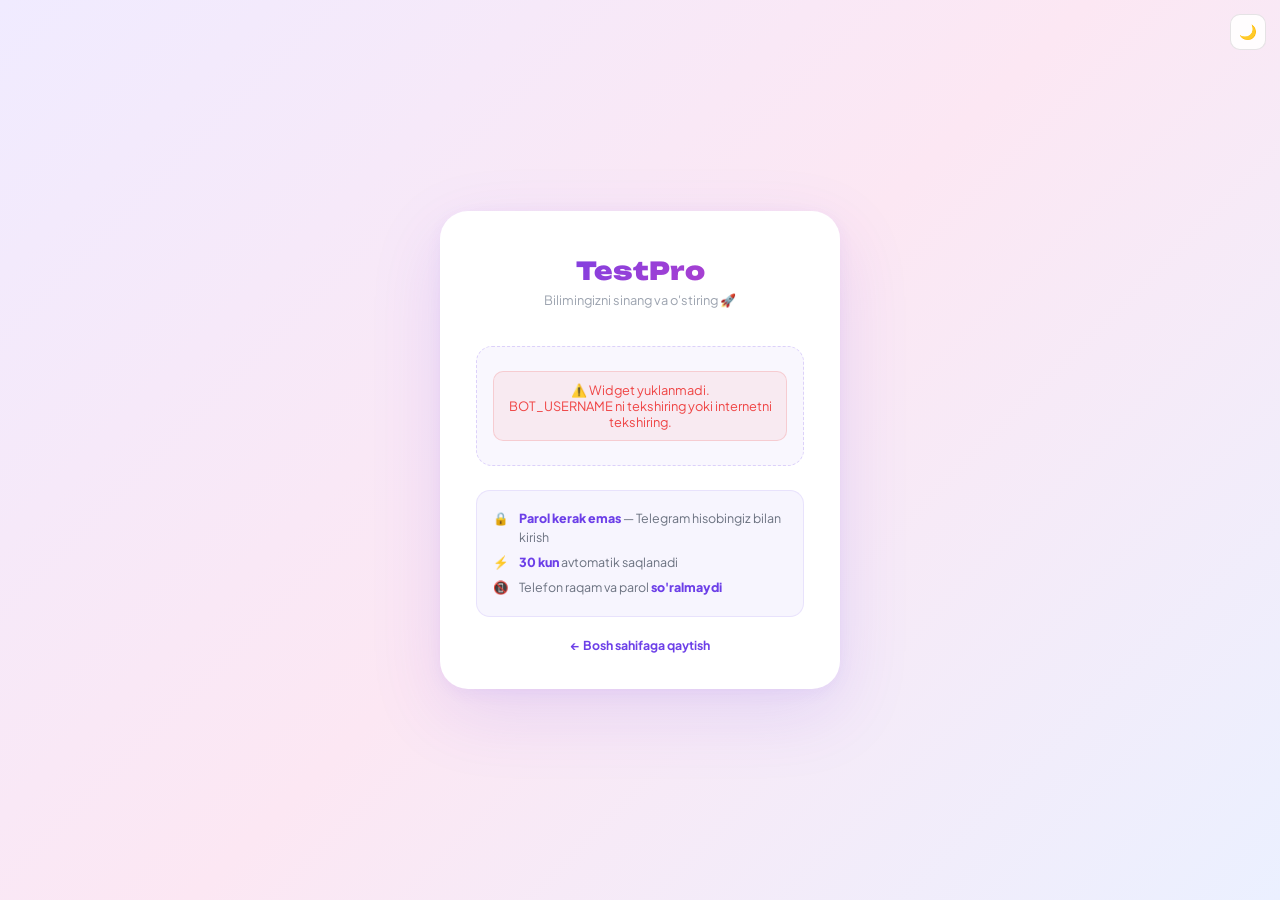
==== admin.html @ d4730e96 "Initial commit Created from https://vercel.com/new" ====
<!DOCTYPE html>
<html lang="uz" data-theme="light">
<head>
<meta charset="UTF-8"/>
<meta name="viewport" content="width=device-width,initial-scale=1.0"/>
<title>TestPro — Admin Panel</title>
<link rel="preconnect" href="https://fonts.googleapis.com"/>
<link href="https://fonts.googleapis.com/css2?family=Plus+Jakarta+Sans:wght@400;500;600;700;800&family=Unbounded:wght@700;800;900&display=swap" rel="stylesheet"/>
<style>
*,*::before,*::after{box-sizing:border-box;margin:0;padding:0}
body{font-family:'Plus Jakarta Sans',sans-serif;min-height:100vh;
  background:linear-gradient(135deg,#f5f3ff 0%,#fce7f3 50%,#eff6ff 100%);color:#1a1a2e}
[data-theme="dark"] body{background:linear-gradient(135deg,#0d0820,#140a20,#080d1a);color:#e8e0ff}
.nav{position:fixed;top:0;left:0;right:0;height:54px;z-index:500;
  display:flex;align-items:center;justify-content:space-between;padding:0 1rem;
  background:rgba(245,243,255,.92);backdrop-filter:blur(20px);
  border-bottom:1px solid rgba(124,58,237,.1)}
[data-theme="dark"] .nav{background:rgba(13,8,32,.92)}
.logo{font-family:'Unbounded',sans-serif;font-size:1.1rem;font-weight:900;cursor:pointer;
  background:linear-gradient(135deg,#7c3aed,#ec4899);
  -webkit-background-clip:text;-webkit-text-fill-color:transparent;background-clip:text}
.nav-r{display:flex;gap:.4rem;align-items:center}
.nbtn{padding:.38rem .8rem;border-radius:8px;border:1.5px solid rgba(0,0,0,.1);
  background:#fff;cursor:pointer;font-size:.78rem;font-weight:700;
  font-family:'Plus Jakarta Sans',sans-serif;color:#374151;transition:all .2s}
[data-theme="dark"] .nbtn{background:rgba(255,255,255,.08);border-color:rgba(255,255,255,.12);color:#c4b5fd}
.nbtn:hover{border-color:#7c3aed;color:#7c3aed}
.tbtn{width:31px;height:31px;border-radius:8px;border:1.5px solid rgba(0,0,0,.1);
  background:#fff;cursor:pointer;font-size:.82rem}
[data-theme="dark"] .tbtn{background:rgba(255,255,255,.08);border-color:rgba(255,255,255,.15)}
.page{padding:70px 1rem 3rem;max-width:800px;margin:0 auto}
.page-h{font-family:'Unbounded',sans-serif;font-size:1.2rem;font-weight:900;
  color:#d97706;margin-bottom:1.25rem;display:flex;align-items:center;gap:.45rem}
.tabs{display:flex;gap:.45rem;margin-bottom:1.25rem;flex-wrap:wrap}
.tab{padding:.5rem 1rem;border-radius:10px;border:1.5px solid rgba(0,0,0,.1);
  background:#fff;cursor:pointer;font-size:.8rem;font-weight:700;
  font-family:'Plus Jakarta Sans',sans-serif;color:#6b7280;transition:all .2s}
[data-theme="dark"] .tab{background:rgba(255,255,255,.07);border-color:rgba(255,255,255,.12);color:#9ca3af}
.tab.on{border-color:#7c3aed;background:rgba(124,58,237,.1);color:#7c3aed}
.stats{display:grid;grid-template-columns:repeat(2,1fr);gap:.65rem;margin-bottom:1.1rem}
.sbox{background:#fff;border:1px solid rgba(0,0,0,.07);border-radius:14px;padding:.9rem;text-align:center}
[data-theme="dark"] .sbox{background:rgba(255,255,255,.05);border-color:rgba(255,255,255,.09)}
.sv{font-family:'Unbounded',sans-serif;font-size:1.5rem;font-weight:900;color:#7c3aed}
.sl{font-size:.68rem;color:#9ca3af;text-transform:uppercase;letter-spacing:.06em;font-weight:700;margin-top:.1rem}
.item{background:#fff;border:1px solid rgba(0,0,0,.07);border-radius:13px;
  padding:.82rem .9rem;margin-bottom:.5rem;
  display:flex;align-items:center;justify-content:space-between;gap:.65rem;flex-wrap:wrap}
[data-theme="dark"] .item{background:rgba(255,255,255,.05);border-color:rgba(255,255,255,.09)}
.item-name{font-size:.88rem;font-weight:700;color:#111827;margin-bottom:.15rem}
[data-theme="dark"] .item-name{color:#e5e7eb}
.item-meta{font-size:.7rem;color:#9ca3af}
.itag{display:inline-block;padding:.14rem .48rem;border-radius:99px;
  font-size:.63rem;font-weight:700;margin-left:.3rem}
.t-a{background:rgba(16,185,129,.1);color:#059669;border:1px solid rgba(16,185,129,.2)}
.t-u{background:rgba(124,58,237,.1);color:#7c3aed;border:1px solid rgba(124,58,237,.2)}
.t-pub{background:rgba(16,185,129,.1);color:#059669}
.t-priv{background:rgba(245,158,11,.1);color:#d97706}
.act-wrap{display:flex;gap:.4rem}
.abtn{padding:.32rem .65rem;border-radius:8px;border:none;cursor:pointer;
  font-size:.73rem;font-weight:700;font-family:'Plus Jakarta Sans',sans-serif;transition:all .2s}
.abtn-p{background:rgba(124,58,237,.1);color:#7c3aed;border:1px solid rgba(124,58,237,.2)}
.abtn-p:hover{background:rgba(124,58,237,.2)}
.abtn-d{background:rgba(239,68,68,.1);color:#ef4444;border:1px solid rgba(239,68,68,.2)}
.abtn-d:hover{background:rgba(239,68,68,.2)}
.abtn-a{background:rgba(245,158,11,.1);color:#d97706;border:1px solid rgba(245,158,11,.2)}
.abtn-g{background:rgba(16,185,129,.1);color:#059669;border:1px solid rgba(16,185,129,.2)}
.sp{width:24px;height:24px;border:2.5px solid rgba(124,58,237,.2);
  border-top-color:#7c3aed;border-radius:50%;animation:spin .7s linear infinite;margin:1.5rem auto}
@keyframes spin{to{transform:rotate(360deg)}}
.emp{text-align:center;padding:1.5rem;color:#9ca3af;font-size:.82rem}
.toast{position:fixed;bottom:1.3rem;left:50%;transform:translateX(-50%);
  background:rgba(10,5,25,.88);color:#fff;padding:.62rem 1.1rem;
  border-radius:12px;font-size:.8rem;font-weight:600;z-index:9999;backdrop-filter:blur(12px)}
</style>
</head>
<body>
<nav class="nav">
  <div class="logo" onclick="goTo('index.html')">TestPro</div>
  <div class="nav-r">
    <button class="nbtn" onclick="goTo('dashboard.html')">← Dashboard</button>
    <button class="tbtn" id="tbtn">🌙</button>
  </div>
</nav>
<div class="page">
  <div class="page-h">👑 Admin Panel</div>

  <div id="stats-wrap" class="stats">
    <div class="sbox"><div class="sv" id="cnt-users">...</div><div class="sl">Foydalanuvchilar</div></div>
    <div class="sbox"><div class="sv" id="cnt-tests">...</div><div class="sl">Testlar</div></div>
  </div>

  <div class="tabs">
    <button class="tab on" id="tab-users" onclick="switchTab('users')">👤 Foydalanuvchilar</button>
    <button class="tab" id="tab-tests" onclick="switchTab('tests')">📝 Testlar</button>
  </div>

  <div id="users-panel"><div class="sp"></div></div>
  <div id="tests-panel" style="display:none"><div class="sp"></div></div>
</div>
<script src="js/api.js"></script>
<script>
const T={get(){return localStorage.getItem('tp_theme')||(matchMedia('(prefers-color-scheme:dark)').matches?'dark':'light')},
  set(t){document.documentElement.setAttribute('data-theme',t);localStorage.setItem('tp_theme',t);
    document.getElementById('tbtn').textContent=t==='dark'?'☀️':'🌙'},
  toggle(){this.set(this.get()==='dark'?'light':'dark')}};
T.set(T.get());
document.getElementById('tbtn').onclick=()=>T.toggle();

function toast(msg){
  const el=document.createElement('div');el.className='toast';el.textContent=msg;
  document.body.appendChild(el);setTimeout(()=>el.remove(),2500);
}

let allUsers=[],allTests=[];

(async()=>{
  const user=await AuthHelpers.requireAuth('login.html');
  if(!user)return;
  const prof=await DB.getUser(user.uid).catch(()=>null);
  if(prof?.role!=='admin'){toast('❌ Ruxsat yo\'q');goTo('dashboard.html');return;}

  const [users,tests]=await Promise.all([DB.getAllUsers(),DB.getAllTests()]);
  allUsers=users;allTests=tests;

  document.getElementById('cnt-users').textContent=users.length;
  document.getElementById('cnt-tests').textContent=tests.length;
  renderUsers();
  renderTests();
})();

function switchTab(t){
  document.getElementById('users-panel').style.display=t==='users'?'block':'none';
  document.getElementById('tests-panel').style.display=t==='tests'?'block':'none';
  document.getElementById('tab-users').classList.toggle('on',t==='users');
  document.getElementById('tab-tests').classList.toggle('on',t==='tests');
}

function renderUsers(){
  const wrap=document.getElementById('users-panel');
  if(!allUsers.length){wrap.innerHTML='<div class="emp">Foydalanuvchi yo\'q</div>';return;}
  wrap.innerHTML=allUsers.map(u=>`
    <div class="item">
      <div>
        <div class="item-name">${esc(u.name||u.email||'?')}
          <span class="itag ${u.role==='admin'?'t-a':'t-u'}">${u.role==='admin'?'👑 Admin':'👤 User'}</span>
        </div>
        <div class="item-meta">${esc(u.email||'')} · ${fmtDate(u.createdAt)}</div>
      </div>
      <div class="act-wrap">
        ${u.role!=='admin'
          ?`<button class="abtn abtn-a" onclick="setAdmin('${u.id}',true)">👑 Admin qilish</button>`
          :`<button class="abtn abtn-p" onclick="setAdmin('${u.id}',false)">↩️ User qilish</button>`}
        <button class="abtn abtn-d" onclick="delUser('${u.id}')">🗑️</button>
      </div>
    </div>`).join('');
}

function renderTests(){
  const wrap=document.getElementById('tests-panel');
  if(!allTests.length){wrap.innerHTML='<div class="emp">Test yo\'q</div>';return;}
  wrap.innerHTML=allTests.map(t=>`
    <div class="item">
      <div style="flex:1;min-width:0">
        <div class="item-name" style="overflow:hidden;text-overflow:ellipsis;white-space:nowrap">${esc(t.title||'?')}
          <span class="itag ${t.visibility==='public'?'t-pub':'t-priv'}">${t.visibility==='public'?'🌐':'🔒'}</span>
        </div>
        <div class="item-meta">${t.questionCount||0} savol · ${t.attempts||0} urinish · ${fmtDate(t.createdAt)}</div>
        ${t.accessCode?`<div style="font-size:.7rem;color:#7c3aed;font-weight:700;margin-top:.18rem">🔑 ${t.accessCode}</div>`:''}
      </div>
      <div class="act-wrap">
        <button class="abtn abtn-p" onclick="goTo('test.html?id=${t.id}')">▶️ Ochish</button>
        <button class="abtn abtn-d" onclick="adminDelTest('${t.id}')">🗑️</button>
      </div>
    </div>`).join('');
}

window.setAdmin=async(uid,makeAdmin)=>{
  try{
    await DB.updateUser(uid,{role:makeAdmin?'admin':'user'});
    const u=allUsers.find(x=>x.id===uid);if(u)u.role=makeAdmin?'admin':'user';
    renderUsers();
    toast(makeAdmin?'✅ Admin qilindi':'✅ User qilindi');
  }catch(e){toast('❌ '+e.message);}
};

window.delUser=async(uid)=>{
  if(!confirm('Foydalanuvchini o\'chirishni xohlaysizmi?'))return;
  try{
    await db.collection('users').doc(uid).delete();
    allUsers=allUsers.filter(u=>u.id!==uid);
    document.getElementById('cnt-users').textContent=allUsers.length;
    renderUsers();toast('✅ O\'chirildi');
  }catch(e){toast('❌ '+e.message);}
};

window.adminDelTest=async(id)=>{
  if(!confirm('Testni o\'chirishni xohlaysizmi?'))return;
  try{
    await DB.deleteTest(id);
    allTests=allTests.filter(t=>t.id!==id);
    document.getElementById('cnt-tests').textContent=allTests.length;
    renderTests();toast('✅ Test o\'chirildi');
  }catch(e){toast('❌ '+e.message);}
};
</script>
</body>
</html>
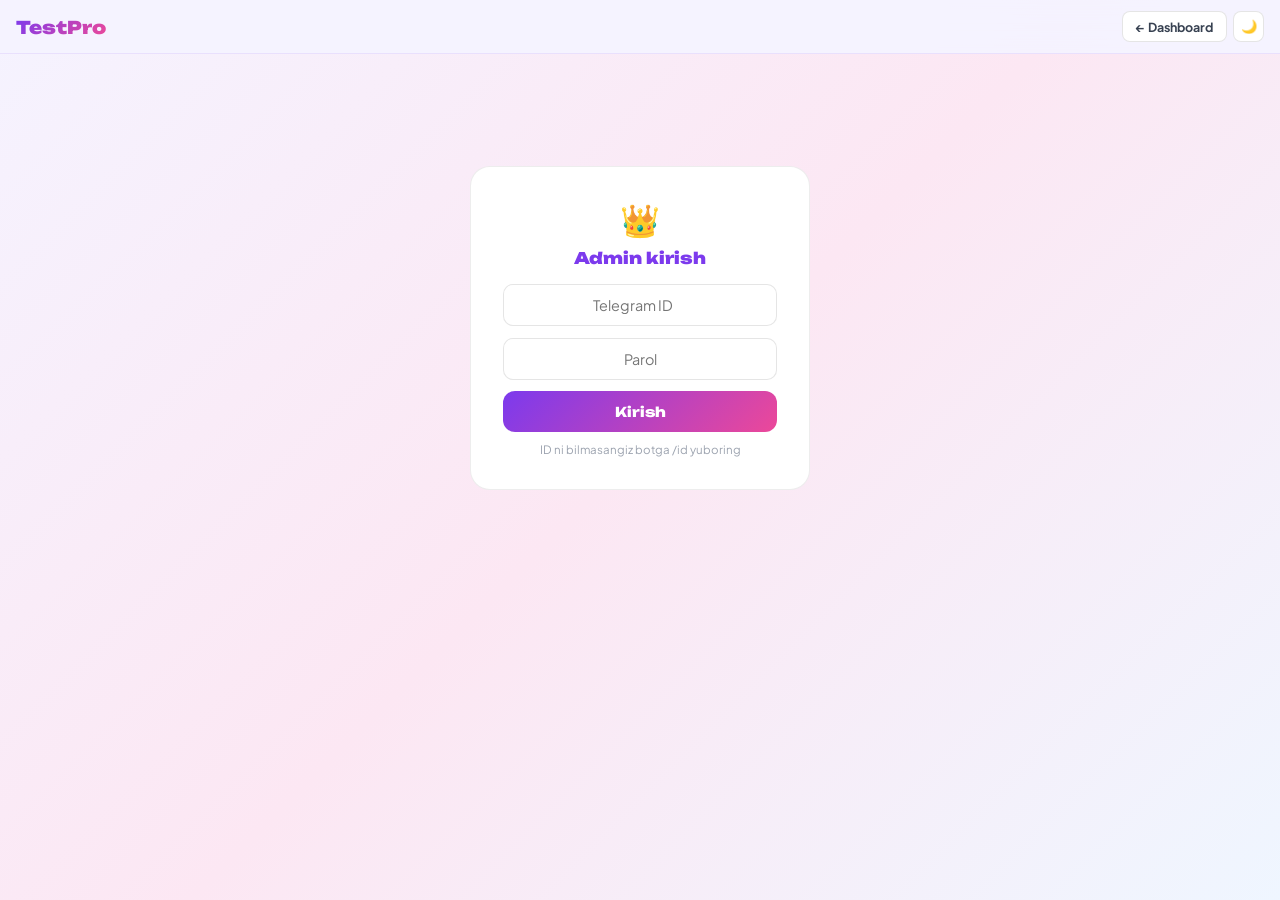
==== commit b10d2d52: "Add files via upload" ====
--- a/admin.html
+++ b/admin.html
@@ -11,6 +11,8 @@
 body{font-family:'Plus Jakarta Sans',sans-serif;min-height:100vh;
   background:linear-gradient(135deg,#f5f3ff 0%,#fce7f3 50%,#eff6ff 100%);color:#1a1a2e}
 [data-theme="dark"] body{background:linear-gradient(135deg,#0d0820,#140a20,#080d1a);color:#e8e0ff}
+
+/* NAV */
 .nav{position:fixed;top:0;left:0;right:0;height:54px;z-index:500;
   display:flex;align-items:center;justify-content:space-between;padding:0 1rem;
   background:rgba(245,243,255,.92);backdrop-filter:blur(20px);
@@ -28,25 +30,38 @@
 .tbtn{width:31px;height:31px;border-radius:8px;border:1.5px solid rgba(0,0,0,.1);
   background:#fff;cursor:pointer;font-size:.82rem}
 [data-theme="dark"] .tbtn{background:rgba(255,255,255,.08);border-color:rgba(255,255,255,.15)}
-.page{padding:70px 1rem 3rem;max-width:800px;margin:0 auto}
+
+/* PAGE */
+.page{padding:70px 1rem 3rem;max-width:820px;margin:0 auto}
 .page-h{font-family:'Unbounded',sans-serif;font-size:1.2rem;font-weight:900;
   color:#d97706;margin-bottom:1.25rem;display:flex;align-items:center;gap:.45rem}
+
+/* STATS */
+.stats{display:grid;grid-template-columns:repeat(2,1fr);gap:.65rem;margin-bottom:1.2rem}
+.sbox{background:#fff;border:1px solid rgba(0,0,0,.07);border-radius:14px;padding:.9rem;text-align:center}
+[data-theme="dark"] .sbox{background:rgba(255,255,255,.05);border-color:rgba(255,255,255,.09)}
+.sv{font-family:'Unbounded',sans-serif;font-size:1.5rem;font-weight:900;color:#7c3aed}
+.sl{font-size:.68rem;color:#9ca3af;text-transform:uppercase;letter-spacing:.06em;font-weight:700;margin-top:.1rem}
+
+/* TABS */
 .tabs{display:flex;gap:.45rem;margin-bottom:1.25rem;flex-wrap:wrap}
 .tab{padding:.5rem 1rem;border-radius:10px;border:1.5px solid rgba(0,0,0,.1);
   background:#fff;cursor:pointer;font-size:.8rem;font-weight:700;
   font-family:'Plus Jakarta Sans',sans-serif;color:#6b7280;transition:all .2s}
 [data-theme="dark"] .tab{background:rgba(255,255,255,.07);border-color:rgba(255,255,255,.12);color:#9ca3af}
 .tab.on{border-color:#7c3aed;background:rgba(124,58,237,.1);color:#7c3aed}
-.stats{display:grid;grid-template-columns:repeat(2,1fr);gap:.65rem;margin-bottom:1.1rem}
-.sbox{background:#fff;border:1px solid rgba(0,0,0,.07);border-radius:14px;padding:.9rem;text-align:center}
-[data-theme="dark"] .sbox{background:rgba(255,255,255,.05);border-color:rgba(255,255,255,.09)}
-.sv{font-family:'Unbounded',sans-serif;font-size:1.5rem;font-weight:900;color:#7c3aed}
-.sl{font-size:.68rem;color:#9ca3af;text-transform:uppercase;letter-spacing:.06em;font-weight:700;margin-top:.1rem}
+
+/* ITEM */
 .item{background:#fff;border:1px solid rgba(0,0,0,.07);border-radius:13px;
   padding:.82rem .9rem;margin-bottom:.5rem;
   display:flex;align-items:center;justify-content:space-between;gap:.65rem;flex-wrap:wrap}
 [data-theme="dark"] .item{background:rgba(255,255,255,.05);border-color:rgba(255,255,255,.09)}
-.item-name{font-size:.88rem;font-weight:700;color:#111827;margin-bottom:.15rem}
+.item-l{display:flex;align-items:center;gap:.7rem;flex:1;min-width:0}
+.ava{width:40px;height:40px;border-radius:50%;display:flex;align-items:center;
+  justify-content:center;font-size:1rem;font-weight:800;color:#fff;flex-shrink:0;overflow:hidden}
+.ava img{width:100%;height:100%;object-fit:cover}
+.item-name{font-size:.88rem;font-weight:700;color:#111827;margin-bottom:.15rem;
+  overflow:hidden;text-overflow:ellipsis;white-space:nowrap}
 [data-theme="dark"] .item-name{color:#e5e7eb}
 .item-meta{font-size:.7rem;color:#9ca3af}
 .itag{display:inline-block;padding:.14rem .48rem;border-radius:99px;
@@ -55,7 +70,7 @@
 .t-u{background:rgba(124,58,237,.1);color:#7c3aed;border:1px solid rgba(124,58,237,.2)}
 .t-pub{background:rgba(16,185,129,.1);color:#059669}
 .t-priv{background:rgba(245,158,11,.1);color:#d97706}
-.act-wrap{display:flex;gap:.4rem}
+.act-wrap{display:flex;gap:.4rem;flex-shrink:0}
 .abtn{padding:.32rem .65rem;border-radius:8px;border:none;cursor:pointer;
   font-size:.73rem;font-weight:700;font-family:'Plus Jakarta Sans',sans-serif;transition:all .2s}
 .abtn-p{background:rgba(124,58,237,.1);color:#7c3aed;border:1px solid rgba(124,58,237,.2)}
@@ -64,6 +79,16 @@
 .abtn-d:hover{background:rgba(239,68,68,.2)}
 .abtn-a{background:rgba(245,158,11,.1);color:#d97706;border:1px solid rgba(245,158,11,.2)}
 .abtn-g{background:rgba(16,185,129,.1);color:#059669;border:1px solid rgba(16,185,129,.2)}
+.abtn-g:hover{background:rgba(16,185,129,.2)}
+
+/* SEARCH */
+.srch{width:100%;padding:.55rem .9rem;border-radius:10px;border:1.5px solid rgba(0,0,0,.1);
+  font-family:'Plus Jakarta Sans',sans-serif;font-size:.82rem;margin-bottom:.85rem;
+  background:#fff;color:#111;outline:none;transition:border .2s}
+[data-theme="dark"] .srch{background:rgba(255,255,255,.07);border-color:rgba(255,255,255,.12);color:#e5e7eb}
+.srch:focus{border-color:#7c3aed}
+
+/* MISC */
 .sp{width:24px;height:24px;border:2.5px solid rgba(124,58,237,.2);
   border-top-color:#7c3aed;border-radius:50%;animation:spin .7s linear infinite;margin:1.5rem auto}
 @keyframes spin{to{transform:rotate(360deg)}}
@@ -71,6 +96,25 @@
 .toast{position:fixed;bottom:1.3rem;left:50%;transform:translateX(-50%);
   background:rgba(10,5,25,.88);color:#fff;padding:.62rem 1.1rem;
   border-radius:12px;font-size:.8rem;font-weight:600;z-index:9999;backdrop-filter:blur(12px)}
+
+/* AUTH SCREEN */
+.auth-card{background:#fff;border-radius:20px;padding:2rem;max-width:340px;
+  margin:6rem auto;border:1px solid rgba(0,0,0,.07);text-align:center}
+[data-theme="dark"] .auth-card{background:rgba(255,255,255,.06);border-color:rgba(255,255,255,.1)}
+.auth-card h2{font-family:'Unbounded',sans-serif;font-size:1rem;font-weight:900;
+  color:#7c3aed;margin-bottom:1rem}
+.auth-inp{width:100%;padding:.7rem 1rem;border-radius:10px;border:1.5px solid rgba(0,0,0,.1);
+  font-family:'Plus Jakarta Sans',sans-serif;font-size:.9rem;margin-bottom:.7rem;
+  background:#fff;color:#111;outline:none;text-align:center}
+[data-theme="dark"] .auth-inp{background:rgba(255,255,255,.07);border-color:rgba(255,255,255,.12);color:#e5e7eb}
+.auth-btn{width:100%;padding:.75rem;border-radius:12px;border:none;cursor:pointer;
+  font-family:'Unbounded',sans-serif;font-size:.85rem;font-weight:800;color:#fff;
+  background:linear-gradient(135deg,#7c3aed,#ec4899);transition:opacity .2s}
+.auth-btn:hover{opacity:.88}
+.auth-hint{font-size:.72rem;color:#9ca3af;margin-top:.6rem}
+
+/* PAUSE tag */
+.t-pause{background:rgba(239,68,68,.1);color:#ef4444}
 </style>
 </head>
 <body>
@@ -81,127 +125,282 @@
     <button class="tbtn" id="tbtn">🌙</button>
   </div>
 </nav>
-<div class="page">
+
+<!-- AUTH SCREEN -->
+<div id="auth-screen" style="display:none" class="page">
+  <div class="auth-card">
+    <div style="font-size:2rem;margin-bottom:.5rem">👑</div>
+    <h2>Admin kirish</h2>
+    <input class="auth-inp" id="auth-id" type="number" placeholder="Telegram ID" inputmode="numeric"/>
+    <input class="auth-inp" id="auth-pass" type="password" placeholder="Parol"/>
+    <button class="auth-btn" onclick="doLogin()">Kirish</button>
+    <div class="auth-hint">ID ni bilmasangiz botga /id yuboring</div>
+  </div>
+</div>
+
+<!-- MAIN PANEL -->
+<div id="main-screen" style="display:none" class="page">
   <div class="page-h">👑 Admin Panel</div>
 
-  <div id="stats-wrap" class="stats">
-    <div class="sbox"><div class="sv" id="cnt-users">...</div><div class="sl">Foydalanuvchilar</div></div>
-    <div class="sbox"><div class="sv" id="cnt-tests">...</div><div class="sl">Testlar</div></div>
+  <div class="stats" id="stats-wrap">
+    <div class="sbox"><div class="sv" id="cnt-tests">…</div><div class="sl">Testlar</div></div>
+    <div class="sbox"><div class="sv" id="cnt-solve">…</div><div class="sl">Jami yechilgan</div></div>
   </div>
 
   <div class="tabs">
-    <button class="tab on" id="tab-users" onclick="switchTab('users')">👤 Foydalanuvchilar</button>
-    <button class="tab" id="tab-tests" onclick="switchTab('tests')">📝 Testlar</button>
-  </div>
-
-  <div id="users-panel"><div class="sp"></div></div>
-  <div id="tests-panel" style="display:none"><div class="sp"></div></div>
+    <button class="tab on" id="tab-tests" onclick="switchTab('tests')">📝 Testlar</button>
+    <button class="tab" id="tab-stats" onclick="switchTab('stats')">📊 Statistika</button>
+  </div>
+
+  <!-- TESTS PANEL -->
+  <div id="panel-tests">
+    <input class="srch" id="srch-tests" placeholder="🔍 Test qidirish..." oninput="filterTests()"/>
+    <div id="tests-list"><div class="sp"></div></div>
+  </div>
+
+  <!-- STATS PANEL -->
+  <div id="panel-stats" style="display:none">
+    <div id="stats-detail"><div class="sp"></div></div>
+  </div>
 </div>
+
 <script src="js/api.js"></script>
 <script>
-const T={get(){return localStorage.getItem('tp_theme')||(matchMedia('(prefers-color-scheme:dark)').matches?'dark':'light')},
+/* ── THEME ── */
+const T={
+  get(){return localStorage.getItem('tp_theme')||(matchMedia('(prefers-color-scheme:dark)').matches?'dark':'light')},
   set(t){document.documentElement.setAttribute('data-theme',t);localStorage.setItem('tp_theme',t);
     document.getElementById('tbtn').textContent=t==='dark'?'☀️':'🌙'},
-  toggle(){this.set(this.get()==='dark'?'light':'dark')}};
+  toggle(){this.set(this.get()==='dark'?'light':'dark')}
+};
 T.set(T.get());
 document.getElementById('tbtn').onclick=()=>T.toggle();
 
+function esc(s){const d=document.createElement('div');d.textContent=s||'';return d.innerHTML;}
+function goTo(p){window.location.href=p;}
 function toast(msg){
   const el=document.createElement('div');el.className='toast';el.textContent=msg;
   document.body.appendChild(el);setTimeout(()=>el.remove(),2500);
 }
 
-let allUsers=[],allTests=[];
-
+/* ── AVATAR ── */
+function avatarEl(name, photoUrl) {
+  const colors=['#7c3aed','#ec4899','#059669','#d97706','#2563eb','#dc2626'];
+  const col = colors[(name||'?').charCodeAt(0) % colors.length];
+  const letter = (name||'?')[0].toUpperCase();
+  if (photoUrl) {
+    return `<div class="ava"><img src="${photoUrl}" onerror="this.parentElement.innerHTML='${letter}';this.parentElement.style.background='${col}'"/></div>`;
+  }
+  return `<div class="ava" style="background:${col}">${letter}</div>`;
+}
+
+/* ── SESSION ── */
+const SESSION_KEY = 'tp_admin_session';
+function getSession(){try{return JSON.parse(localStorage.getItem(SESSION_KEY)||'null');}catch{return null;}}
+function setSession(s){localStorage.setItem(SESSION_KEY,JSON.stringify(s));}
+function clearSession(){localStorage.removeItem(SESSION_KEY);}
+
+/* ── AUTH ── */
+async function doLogin(){
+  const uid  = document.getElementById('auth-id').value.trim();
+  const pass = document.getElementById('auth-pass').value.trim();
+  if(!uid||!pass){toast('❌ ID va parolni kiriting');return;}
+
+  try{
+    const res = await fetch(`/api/proxy?endpoint=admin/login`,{
+      method:'POST',
+      headers:{'Content-Type':'application/json'},
+      body:JSON.stringify({uid, password:pass})
+    });
+    const data = await res.json();
+    if(data.ok){
+      // Telegram dan ism olish
+      const userRes = await fetch(`/api/proxy?endpoint=user/${uid}`);
+      const user = await userRes.json();
+      setSession({uid, name: user.name||'Admin', is_admin:true});
+      showMain();
+    } else {
+      toast('❌ '+(data.error||'Xato'));
+    }
+  } catch(e){toast('❌ Ulanish xatosi');}
+}
+
+document.addEventListener('keydown', e=>{
+  if(e.key==='Enter' && document.getElementById('auth-screen').style.display!=='none') doLogin();
+});
+
+/* ── INIT ── */
 (async()=>{
-  const user=await AuthHelpers.requireAuth('login.html');
-  if(!user)return;
-  const prof=await DB.getUser(user.uid).catch(()=>null);
-  if(prof?.role!=='admin'){toast('❌ Ruxsat yo\'q');goTo('dashboard.html');return;}
-
-  const [users,tests]=await Promise.all([DB.getAllUsers(),DB.getAllTests()]);
-  allUsers=users;allTests=tests;
-
-  document.getElementById('cnt-users').textContent=users.length;
-  document.getElementById('cnt-tests').textContent=tests.length;
-  renderUsers();
+  const s = getSession();
+  if(s?.is_admin){
+    showMain();
+  } else {
+    document.getElementById('auth-screen').style.display='block';
+  }
+})();
+
+async function showMain(){
+  document.getElementById('auth-screen').style.display='none';
+  document.getElementById('main-screen').style.display='block';
+  await loadTests();
+}
+
+/* ── TABS ── */
+function switchTab(t){
+  document.getElementById('panel-tests').style.display=t==='tests'?'block':'none';
+  document.getElementById('panel-stats').style.display=t==='stats'?'block':'none';
+  document.getElementById('tab-tests').classList.toggle('on',t==='tests');
+  document.getElementById('tab-stats').classList.toggle('on',t==='stats');
+  if(t==='stats') renderStats();
+}
+
+/* ── TESTS ── */
+let allTests=[], filteredTests=[];
+
+async function loadTests(){
+  try{
+    // index dan barcha testlarni olamiz (admin uchun)
+    const res = await fetch('/api/proxy?endpoint=admin/tests');
+    const data = await res.json();
+
+    if(Array.isArray(data)){
+      allTests = data;
+    } else {
+      // Fallback — public testlar
+      const pub = await fetch('/api/proxy?endpoint=tests/public');
+      allTests = await pub.json();
+    }
+
+    filteredTests = [...allTests];
+    document.getElementById('cnt-tests').textContent = allTests.length;
+    const totalSolve = allTests.reduce((s,t)=>s+(t.solve_count||0),0);
+    document.getElementById('cnt-solve').textContent = totalSolve;
+    renderTests();
+  } catch(e){
+    document.getElementById('tests-list').innerHTML='<div class="emp">❌ Yuklanmadi</div>';
+  }
+}
+
+function filterTests(){
+  const q = document.getElementById('srch-tests').value.toLowerCase();
+  filteredTests = q ? allTests.filter(t=>(t.title||'').toLowerCase().includes(q)) : [...allTests];
   renderTests();
-})();
-
-function switchTab(t){
-  document.getElementById('users-panel').style.display=t==='users'?'block':'none';
-  document.getElementById('tests-panel').style.display=t==='tests'?'block':'none';
-  document.getElementById('tab-users').classList.toggle('on',t==='users');
-  document.getElementById('tab-tests').classList.toggle('on',t==='tests');
-}
-
-function renderUsers(){
-  const wrap=document.getElementById('users-panel');
-  if(!allUsers.length){wrap.innerHTML='<div class="emp">Foydalanuvchi yo\'q</div>';return;}
-  wrap.innerHTML=allUsers.map(u=>`
+}
+
+function renderTests(){
+  const wrap = document.getElementById('tests-list');
+  if(!filteredTests.length){wrap.innerHTML='<div class="emp">Test topilmadi</div>';return;}
+  wrap.innerHTML = filteredTests.map(t=>{
+    const qc    = t.question_count||t.questionCount||0;
+    const sc    = t.solve_count||t.attempts||0;
+    const avg   = t.avg_score||t.averageScore||0;
+    const author= t.creator_name||t.authorName||'Anonim';
+    const visTag= t.visibility==='public'
+      ? '<span class="itag t-pub">🌐 Ommaviy</span>'
+      : '<span class="itag t-priv">🔒 Maxsus</span>';
+    const pauseTag= t.is_paused ? '<span class="itag t-pause">⏸ Pause</span>' : '';
+    const date  = t.created_at ? new Date(t.created_at).toLocaleDateString('uz-UZ',{day:'numeric',month:'short',year:'numeric'}) : '';
+    return `
     <div class="item">
-      <div>
-        <div class="item-name">${esc(u.name||u.email||'?')}
-          <span class="itag ${u.role==='admin'?'t-a':'t-u'}">${u.role==='admin'?'👑 Admin':'👤 User'}</span>
+      <div class="item-l">
+        ${avatarEl(t.title)}
+        <div style="flex:1;min-width:0">
+          <div class="item-name">${esc(t.title||'?')}${visTag}${pauseTag}</div>
+          <div class="item-meta">
+            👤 ${esc(author)} &nbsp;·&nbsp;
+            📝 ${qc} savol &nbsp;·&nbsp;
+            ▶ ${sc} marta
+            ${avg?` &nbsp;·&nbsp; ⭐ ${Math.round(avg)}%`:''}
+            ${date?` &nbsp;·&nbsp; 📅 ${date}`:''}
+          </div>
         </div>
-        <div class="item-meta">${esc(u.email||'')} · ${fmtDate(u.createdAt)}</div>
       </div>
       <div class="act-wrap">
-        ${u.role!=='admin'
-          ?`<button class="abtn abtn-a" onclick="setAdmin('${u.id}',true)">👑 Admin qilish</button>`
-          :`<button class="abtn abtn-p" onclick="setAdmin('${u.id}',false)">↩️ User qilish</button>`}
-        <button class="abtn abtn-d" onclick="delUser('${u.id}')">🗑️</button>
+        <button class="abtn abtn-p" onclick="goTo('test.html?id=${t.id||t.test_id}')">▶️ Ochish</button>
+        ${t.is_paused
+          ? `<button class="abtn abtn-g" onclick="adminPause('${t.id||t.test_id}',false)">▶ Davom</button>`
+          : `<button class="abtn abtn-a" onclick="adminPause('${t.id||t.test_id}',true)">⏸ Pause</button>`}
+        <button class="abtn abtn-d" onclick="adminDel('${t.id||t.test_id}')">🗑️</button>
       </div>
-    </div>`).join('');
-}
-
-function renderTests(){
-  const wrap=document.getElementById('tests-panel');
-  if(!allTests.length){wrap.innerHTML='<div class="emp">Test yo\'q</div>';return;}
-  wrap.innerHTML=allTests.map(t=>`
-    <div class="item">
-      <div style="flex:1;min-width:0">
-        <div class="item-name" style="overflow:hidden;text-overflow:ellipsis;white-space:nowrap">${esc(t.title||'?')}
-          <span class="itag ${t.visibility==='public'?'t-pub':'t-priv'}">${t.visibility==='public'?'🌐':'🔒'}</span>
+    </div>`;
+  }).join('');
+}
+
+/* ── STATS ── */
+function renderStats(){
+  const wrap = document.getElementById('stats-detail');
+  if(!allTests.length){wrap.innerHTML='<div class="emp">Ma\'lumot yo\'q</div>';return;}
+
+  const totalSolve = allTests.reduce((s,t)=>s+(t.solve_count||0),0);
+  const avgAll     = allTests.filter(t=>t.avg_score).reduce((s,t,_,a)=>s+(t.avg_score/a.length),0);
+  const pubCount   = allTests.filter(t=>t.visibility==='public').length;
+  const topTest    = [...allTests].sort((a,b)=>(b.solve_count||0)-(a.solve_count||0))[0];
+
+  wrap.innerHTML=`
+    <div class="stats" style="grid-template-columns:repeat(2,1fr)">
+      <div class="sbox"><div class="sv">${allTests.length}</div><div class="sl">Jami testlar</div></div>
+      <div class="sbox"><div class="sv">${pubCount}</div><div class="sl">Ommaviy</div></div>
+      <div class="sbox"><div class="sv">${totalSolve}</div><div class="sl">Jami yechilgan</div></div>
+      <div class="sbox"><div class="sv">${avgAll?Math.round(avgAll)+'%':'—'}</div><div class="sl">O'rtacha ball</div></div>
+    </div>
+    ${topTest?`
+    <div style="margin-top:.5rem">
+      <div style="font-size:.75rem;color:#9ca3af;font-weight:700;text-transform:uppercase;letter-spacing:.06em;margin-bottom:.5rem">🏆 Eng mashhur test</div>
+      <div class="item">
+        <div class="item-l">
+          ${avatarEl(topTest.title)}
+          <div>
+            <div class="item-name">${esc(topTest.title)}</div>
+            <div class="item-meta">▶ ${topTest.solve_count||0} marta · ⭐ ${Math.round(topTest.avg_score||0)}%</div>
+          </div>
         </div>
-        <div class="item-meta">${t.questionCount||0} savol · ${t.attempts||0} urinish · ${fmtDate(t.createdAt)}</div>
-        ${t.accessCode?`<div style="font-size:.7rem;color:#7c3aed;font-weight:700;margin-top:.18rem">🔑 ${t.accessCode}</div>`:''}
+        <button class="abtn abtn-p" onclick="goTo('test.html?id=${topTest.id||topTest.test_id}')">▶️</button>
       </div>
-      <div class="act-wrap">
-        <button class="abtn abtn-p" onclick="goTo('test.html?id=${t.id}')">▶️ Ochish</button>
-        <button class="abtn abtn-d" onclick="adminDelTest('${t.id}')">🗑️</button>
-      </div>
-    </div>`).join('');
-}
-
-window.setAdmin=async(uid,makeAdmin)=>{
+    </div>`:''}
+
+    <div style="margin-top:1rem;text-align:center">
+      <button class="abtn abtn-d" style="padding:.5rem 1.2rem;font-size:.8rem" onclick="doLogout()">🚪 Chiqish</button>
+    </div>`;
+}
+
+/* ── ACTIONS ── */
+window.adminPause = async(id, pause)=>{
   try{
-    await DB.updateUser(uid,{role:makeAdmin?'admin':'user'});
-    const u=allUsers.find(x=>x.id===uid);if(u)u.role=makeAdmin?'admin':'user';
-    renderUsers();
-    toast(makeAdmin?'✅ Admin qilindi':'✅ User qilindi');
-  }catch(e){toast('❌ '+e.message);}
+    const res = await fetch(`/api/proxy?endpoint=admin/test/${id}/pause`,{
+      method:'POST',
+      headers:{'Content-Type':'application/json'},
+      body:JSON.stringify({pause})
+    });
+    const d = await res.json();
+    if(d.ok){
+      const t = allTests.find(x=>(x.id||x.test_id)===id);
+      if(t) t.is_paused = pause;
+      filteredTests = [...allTests];
+      renderTests();
+      toast(pause?'⏸ Pause qilindi':'▶ Davom ettirildi');
+    } else { toast('❌ '+(d.error||'Xato')); }
+  } catch{ toast('❌ Ulanish xatosi'); }
 };
 
-window.delUser=async(uid)=>{
-  if(!confirm('Foydalanuvchini o\'chirishni xohlaysizmi?'))return;
+window.adminDel = async(id)=>{
+  if(!confirm('Testni o\'chirishni xohlaysizmi?')) return;
   try{
-    await db.collection('users').doc(uid).delete();
-    allUsers=allUsers.filter(u=>u.id!==uid);
-    document.getElementById('cnt-users').textContent=allUsers.length;
-    renderUsers();toast('✅ O\'chirildi');
-  }catch(e){toast('❌ '+e.message);}
+    const res = await fetch(`/api/proxy?endpoint=admin/test/${id}/delete`,{method:'POST'});
+    const d = await res.json();
+    if(d.ok||d.deleted){
+      allTests = allTests.filter(t=>(t.id||t.test_id)!==id);
+      filteredTests = [...allTests];
+      document.getElementById('cnt-tests').textContent = allTests.length;
+      renderTests();
+      toast('✅ O\'chirildi');
+    } else { toast('❌ '+(d.error||'Xato')); }
+  } catch{ toast('❌ Ulanish xatosi'); }
 };
 
-window.adminDelTest=async(id)=>{
-  if(!confirm('Testni o\'chirishni xohlaysizmi?'))return;
-  try{
-    await DB.deleteTest(id);
-    allTests=allTests.filter(t=>t.id!==id);
-    document.getElementById('cnt-tests').textContent=allTests.length;
-    renderTests();toast('✅ Test o\'chirildi');
-  }catch(e){toast('❌ '+e.message);}
-};
+function doLogout(){
+  clearSession();
+  location.reload();
+}
 </script>
 </body>
 </html>
